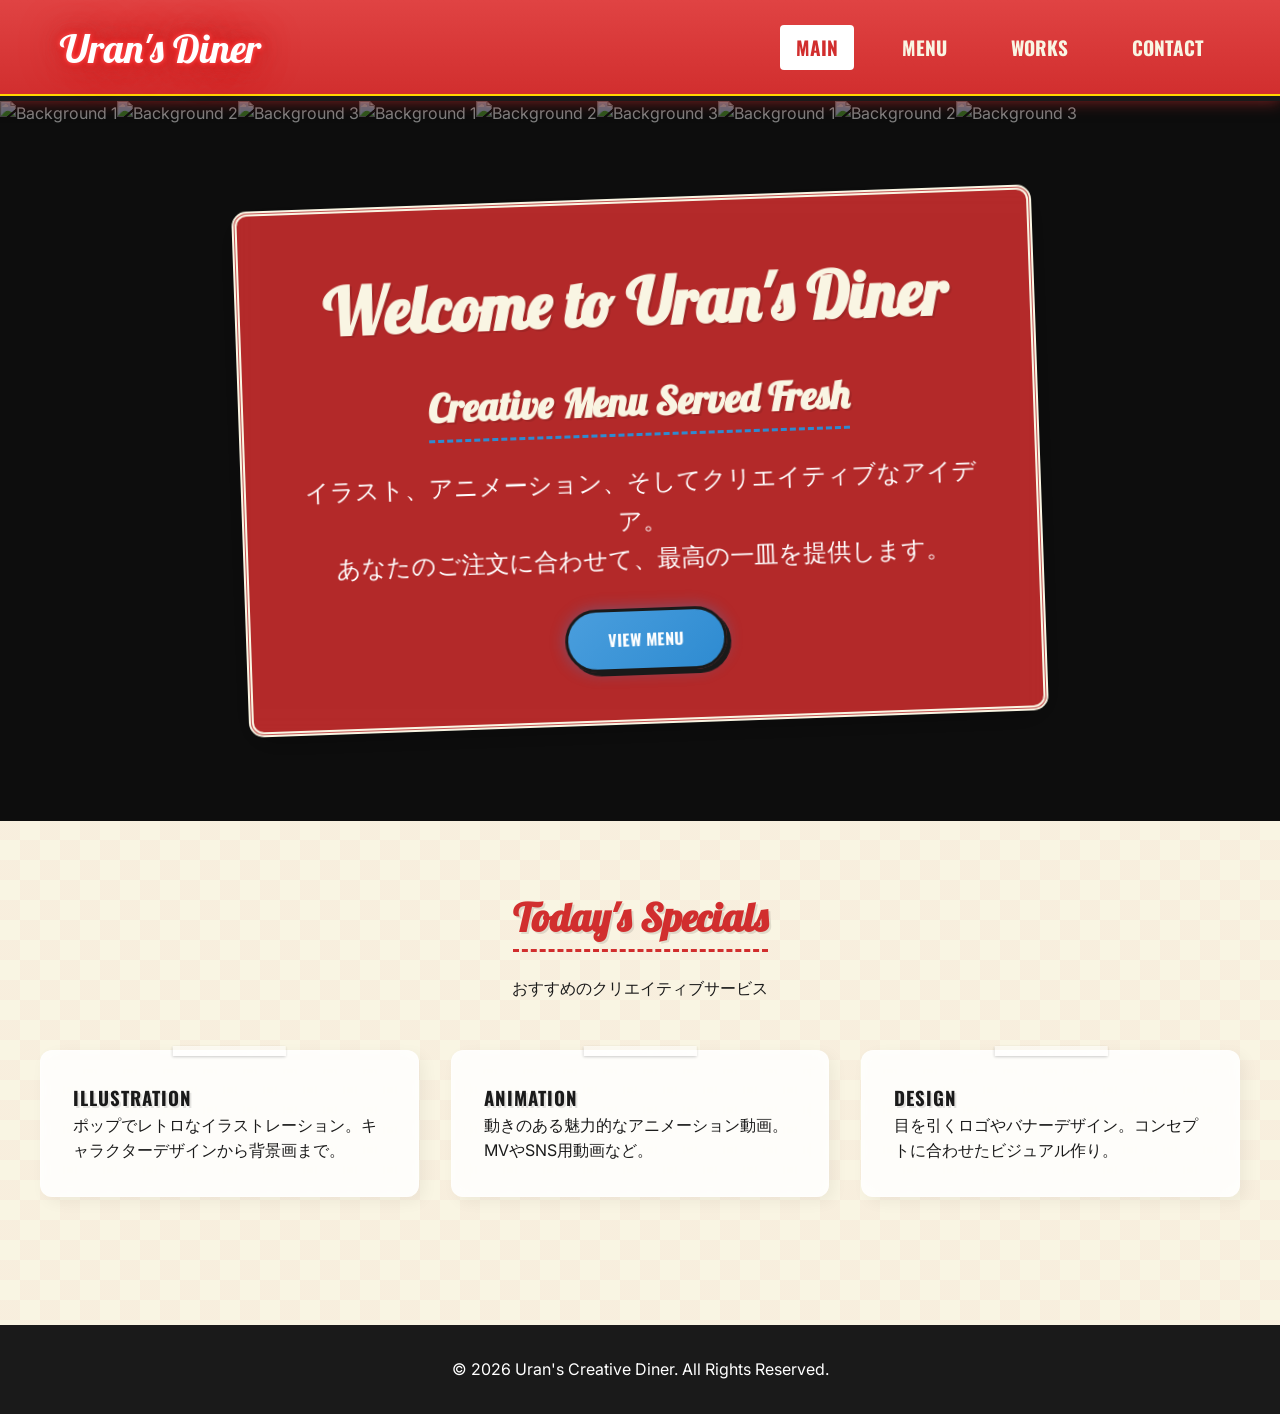
==== index.html @ b87cc40b "Add files via upload" ====
<!DOCTYPE html>
<html lang="ja">

<head>
    <meta charset="UTF-8">
    <meta name="viewport" content="width=device-width, initial-scale=1.0">
    <title>Uran's Creative Diner | Home</title>
    <link rel="stylesheet" href="style.css">
</head>

<body>

    <header>
        <div class="container">
            <nav>
                <div class="logo">Uran's Diner</div>
                <ul class="nav-links">
                    <li><a href="index.html" class="active">Main</a></li>
                    <li><a href="menu.html">Menu</a></li>
                    <li><a href="works.html">Works</a></li>
                    <li><a href="contact.html">Contact</a></li>
                </ul>
                <div class="menu-toggle" id="mobile-menu">
                    <span class="bar"></span>
                    <span class="bar"></span>
                    <span class="bar"></span>
                </div>
            </nav>
        </div>
    </header>

    <main>
        <section class="hero">
            <div class="hero-bg">
                <div class="hero-bg-track">
                    <img src="Photo/NFTアート.JPG" alt="Background 1">
                    <img src="Photo/きのこ.jpg" alt="Background 2">
                    <img src="Photo/卵.JPG" alt="Background 3">
                    <!-- Duplicates for seamless loop -->
                    <img src="Photo/NFTアート.JPG" alt="Background 1">
                    <img src="Photo/きのこ.jpg" alt="Background 2">
                    <img src="Photo/卵.JPG" alt="Background 3">
                    <img src="Photo/NFTアート.JPG" alt="Background 1">
                    <img src="Photo/きのこ.jpg" alt="Background 2">
                    <img src="Photo/卵.JPG" alt="Background 3">
                </div>
            </div>
            <div class="hero-content">
                <h4>Welcome to Uran's Diner</h4>
                <h5>Creative Menu Served Fresh</h5>
                <p>
                    イラスト、アニメーション、そしてクリエイティブなアイデア。<br>
                    あなたのご注文に合わせて、最高の一皿を提供します。
                </p>
                <a href="menu.html" class="btn">View Menu</a>
            </div>
        </section>

        <section class="section container">
            <div class="section-title">
                <h2>Today's Specials</h2>
                <p>おすすめのクリエイティブサービス</p>
            </div>

            <div class="grid">
                <div class="card">
                    <h3>Illustration</h3>
                    <p>ポップでレトロなイラストレーション。キャラクターデザインから背景画まで。</p>
                </div>
                <div class="card">
                    <h3>Animation</h3>
                    <p>動きのある魅力的なアニメーション動画。MVやSNS用動画など。</p>
                </div>
                <div class="card">
                    <h3>Design</h3>
                    <p>目を引くロゴやバナーデザイン。コンセプトに合わせたビジュアル作り。</p>
                </div>
            </div>
        </section>
    </main>

    <footer>
        <div class="container">
            <p>&copy; 2026 Uran's Creative Diner. All Rights Reserved.</p>
        </div>
    </footer>

    <script src="script.js"></script>
</body>

</html>
---- style.css ----
@import url('https://fonts.googleapis.com/css2?family=Lobster&family=Oswald:wght@400;700&family=Inter:wght@400;500;700&display=swap');

:root {
    --diner-red: #D12E2E;
    --diner-red-light: #E04343;
    --diner-cream: #F9F5E3;
    --diner-blue: #2E8BD1;
    --diner-blue-light: #4A9EDD;
    --diner-dark: #1A1A1A;
    --diner-white: #FFFFFF;
    --font-heading: 'Lobster', cursive;
    --font-subheading: 'Oswald', sans-serif;
    --font-body: 'Inter', sans-serif;
}

* {
    box-sizing: border-box;
    margin: 0;
    padding: 0;
}

body {
    background-color: var(--diner-cream);
    background-image:
        linear-gradient(45deg, rgba(209, 46, 46, 0.03) 25%, transparent 25%, transparent 75%, rgba(209, 46, 46, 0.03) 75%, rgba(209, 46, 46, 0.03)),
        linear-gradient(45deg, rgba(209, 46, 46, 0.03) 25%, transparent 25%, transparent 75%, rgba(209, 46, 46, 0.03) 75%, rgba(209, 46, 46, 0.03));
    background-size: 40px 40px;
    background-position: 0 0, 20px 20px;
    color: var(--diner-dark);
    font-family: var(--font-body);
    line-height: 1.6;

    /* Page Transition */
    opacity: 0;
    transition: opacity 0.5s ease-in-out;

    /* Sticky Footer */
    display: flex;
    flex-direction: column;
    min-height: 100vh;
}

main {
    flex: 1;
}

body.fade-in {
    opacity: 1;
}

/* Typography */
h1,
h2,
h3,
h4,
h5,
h6 {
    font-family: var(--font-heading);
    color: var(--diner-red);
    text-shadow: 2px 2px 0px rgba(0, 0, 0, 0.1);
}

h1 {
    font-size: 4rem;
    margin-bottom: 1rem;
}

h2 {
    font-size: 2.5rem;
    margin-bottom: 1.5rem;
    border-bottom: 3px dashed var(--diner-red);
    display: inline-block;
}

h3 {
    font-family: var(--font-subheading);
    text-transform: uppercase;
    letter-spacing: 1px;
    color: var(--diner-dark);
}

h4 {
    font-size: 4rem;
    margin-bottom: 1rem;
    color: var(--diner-cream);
}

h5 {
    font-size: 2.5rem;
    margin-bottom: 1.5rem;
    color: var(--diner-cream);
    border-bottom: 3px dashed var(--diner-blue);
    display: inline-block;
}

h6 {
    font-family: var(--font-heading);
    color: var(--diner-red);
    text-shadow: 2px 2px 0px rgba(0, 0, 0, 0.1);
}

a {
    text-decoration: none;
    color: inherit;
    transition: all 0.3s ease;
}

/* Layout */
.container {
    max-width: 1200px;
    margin: 0 auto;
    padding: 0 20px;
}

header {
    background: linear-gradient(180deg, var(--diner-red-light) 0%, var(--diner-red) 100%);
    color: var(--diner-white);
    padding: 1rem 0;
    box-shadow: 0 4px 6px rgba(0, 0, 0, 0.1);
    position: sticky;
    top: 0;
    z-index: 1000;
    border-bottom: 5px solid var(--diner-dark);
    box-shadow: 0 0 15px rgba(209, 46, 46, 0.6), inset 0 -2px 0 #ffd700;
}

nav {
    display: flex;
    justify-content: space-between;
    align-items: center;
}

.menu-toggle {
    display: none;
}

.logo {
    font-family: var(--font-heading);
    font-size: 2.5rem;
    color: var(--diner-white);
    text-shadow:
        0 0 5px #ff6666,
        0 0 10px #ff0000,
        0 0 20px var(--diner-red),
        0 0 30px var(--diner-red),
        0 0 40px var(--diner-red);
    animation: neonPulse 1.5s ease-in-out infinite alternate;
}

@keyframes neonPulse {
    from {
        text-shadow: 0 0 5px #ff6666, 0 0 10px #ff0000, 0 0 20px var(--diner-red), 0 0 30px var(--diner-red);
    }

    to {
        text-shadow: 0 0 10px #ff6666, 0 0 20px #ff0000, 0 0 35px var(--diner-red), 0 0 55px var(--diner-red), 0 0 70px var(--diner-red);
    }
}

.nav-links {
    list-style: none;
    display: flex;
    gap: 2rem;
}

.nav-links a {
    font-family: var(--font-subheading);
    font-size: 1.2rem;
    color: var(--diner-cream);
    text-transform: uppercase;
    font-weight: bold;
    padding: 0.5rem 1rem;
    border-radius: 4px;
}

.nav-links a:hover,
.nav-links a.active {
    background-color: var(--diner-white);
    color: var(--diner-red);
    transform: rotate(-3deg);
}

@media (max-width: 768px) {
    .menu-toggle {
        display: block;
        cursor: pointer;
    }

    .menu-toggle .bar {
        display: block;
        width: 25px;
        height: 3px;
        margin: 5px auto;
        background-color: var(--diner-white);
        transition: all 0.3s ease-in-out;
    }

    /* Hamburger Animation to X */
    .menu-toggle.is-active .bar:nth-child(2) {
        opacity: 0;
    }

    .menu-toggle.is-active .bar:nth-child(1) {
        transform: translateY(8px) rotate(45deg);
    }

    .menu-toggle.is-active .bar:nth-child(3) {
        transform: translateY(-8px) rotate(-45deg);
    }

    .nav-links {
        position: fixed;
        left: -100%;
        top: 70px;
        flex-direction: column;
        background-color: #fdfbf7;
        /* Aged paper color */
        background-image:
            linear-gradient(rgba(0, 0, 0, 0.05) 1px, transparent 1px),
            linear-gradient(90deg, rgba(0, 0, 0, 0.05) 1px, transparent 1px);
        background-size: 20px 20px;
        width: 100%;
        height: calc(100vh - 70px);
        text-align: center;
        transition: 0.5s cubic-bezier(0.77, 0, 0.175, 1);
        box-shadow: 0 10px 20px rgba(0, 0, 0, 0.1);
        padding-top: 2rem;
        border-top: 5px solid var(--diner-dark);
        z-index: 999;
        overflow-y: auto;
    }

    .nav-links.active {
        left: 0;
    }

    .nav-links li {
        margin: 1.5rem 0;
        opacity: 0;
        transform: translateY(20px);
        transition: all 0.3s ease;
    }

    .nav-links.active li {
        opacity: 1;
        transform: translateY(0);
    }

    /* Stagger entry animation for menu items */
    .nav-links.active li:nth-child(1) {
        transition-delay: 0.1s;
    }

    .nav-links.active li:nth-child(2) {
        transition-delay: 0.2s;
    }

    .nav-links.active li:nth-child(3) {
        transition-delay: 0.3s;
    }

    .nav-links.active li:nth-child(4) {
        transition-delay: 0.4s;
    }

    .nav-links a {
        color: var(--diner-dark);
        font-size: 1.5rem;
        border: 2px solid transparent;
        padding: 0.8rem 2rem;
        display: block;
        width: 80%;
        margin: 0 auto;
    }

    .nav-links a:hover,
    .nav-links a.active {
        background-color: var(--diner-red);
        color: var(--diner-white);
        transform: rotate(2deg);
        border: 2px dashed var(--diner-dark);
    }

    nav {
        flex-direction: row;
        justify-content: space-between;
    }
}

/* Hero Section */
.hero {
    text-align: center;
    padding: 4rem 0;
    background-color: var(--diner-dark);
    position: relative;
    color: var(--diner-white);
    min-height: 80vh;
    display: flex;
    align-items: center;
    justify-content: center;
    overflow: hidden;
}

.hero::before {
    content: '';
    position: absolute;
    top: 0;
    left: 0;
    right: 0;
    bottom: 0;
    background-color: rgba(0, 0, 0, 0.5);
    z-index: 1;
}

.hero-content {
    position: relative;
    z-index: 2;
    background-color: rgba(209, 46, 46, 0.85);
    /* Slightly more transparent */
    backdrop-filter: blur(12px);
    /* Glassmorphism blur */
    -webkit-backdrop-filter: blur(12px);
    padding: 3rem;
    border: 5px double var(--diner-cream);
    /* Subtle light border for glass effect */
    outline: 1px solid rgba(255, 255, 255, 0.2);
    outline-offset: -3px;
    border-radius: 15px;
    transform: rotate(-2deg);
    max-width: 800px;
    box-shadow: 0 8px 32px rgba(0, 0, 0, 0.3);
}

/* Background Slider */
.hero-bg {
    position: absolute;
    top: 0;
    left: 0;
    width: 100%;
    height: 100%;
    z-index: 0;
}

.hero-bg-track {
    display: flex;
    height: 100%;
    width: max-content;
    animation: slideLeft 60s linear infinite;
}

.hero-bg img {
    height: 100%;
    width: auto;
    object-fit: cover;
    max-width: none;
}

@keyframes slideLeft {
    0% {
        transform: translateX(0);
    }

    100% {
        transform: translateX(-33.333%);
    }
}

.hero-content p {
    font-size: 1.5rem;
    font-family: var(--font-subheading);
    margin-bottom: 2rem;
}

.btn {
    display: inline-block;
    background: linear-gradient(135deg, var(--diner-blue-light) 0%, var(--diner-blue) 100%);
    color: var(--diner-white);
    padding: 1rem 2.5rem;
    font-family: var(--font-subheading);
    letter-spacing: 0.5px;
    font-weight: bold;
    text-transform: uppercase;
    border: 3px solid var(--diner-dark);
    border-radius: 50px;
    box-shadow:
        4px 4px 0px var(--diner-dark),
        0 0 15px rgba(46, 139, 209, 0.4);
    transition: all 0.3s cubic-bezier(0.175, 0.885, 0.32, 1.275);
}

.btn:hover {
    transform: translate(2px, 2px) scale(1.02);
    box-shadow: 2px 2px 0px var(--diner-dark), 0 0 25px rgba(46, 139, 209, 0.6);
    background-color: #247bbd;
}

.btn:active {
    transform: translate(4px, 4px) scale(0.95) rotate(1deg);
    box-shadow: 0px 0px 0px var(--diner-dark);
}

@media (max-width: 768px) {
    .hero {
        padding: 2rem 0;
        min-height: 60vh;
    }

    .hero-content {
        padding: 1.5rem;
        transform: rotate(0deg);
        margin: 0 1rem;
    }

    h4 {
        font-size: 2.5rem;
    }

    h5 {
        font-size: 1.5rem;
    }

    .hero-content p {
        font-size: 1rem;
        margin-bottom: 1.5rem;
    }

    h1 {
        font-size: 2.5rem;
    }

    h2 {
        font-size: 2rem;
    }
}

/* Sections */
.section {
    padding: 4rem 0;
}

.section-title {
    text-align: center;
    margin-bottom: 3rem;
}

/* Cards */
.grid {
    display: grid;
    grid-template-columns: repeat(auto-fit, minmax(300px, 1fr));
    gap: 2rem;
}

@media (max-width: 768px) {
    .grid {
        grid-template-columns: 1fr;
    }
}

.card {
    background-color: rgba(255, 255, 255, 0.82);
    backdrop-filter: blur(8px);
    -webkit-backdrop-filter: blur(8px);
    padding: 2rem;
    border: 1px solid rgba(255, 255, 255, 0.4);
    border-radius: 12px;
    box-shadow:
        5px 5px 15px rgba(0, 0, 0, 0.05),
        inset 0 0 15px rgba(255, 255, 255, 0.5);
    position: relative;
    transition: all 0.4s cubic-bezier(0.165, 0.84, 0.44, 1);
}

.card:hover {
    transform: translateY(-8px) scale(1.02);
    background-color: rgba(255, 255, 255, 0.95);
    box-shadow: 0 20px 40px rgba(0, 0, 0, 0.12);
}

.card::before {
    content: '';
    position: absolute;
    top: -5px;
    left: 50%;
    transform: translateX(-50%);
    width: 30%;
    height: 10px;
    background-color: rgba(255, 255, 255, 0.5);
    z-index: 2;
    box-shadow: 0 1px 3px rgba(0, 0, 0, 0.2);
}

/* Work List & Receipt Style */
.work-list {
    display: flex;
    flex-direction: column;
    gap: 4rem;
    max-width: 900px;
    margin: 0 auto;
}

.work-item {
    display: flex;
    align-items: center;
    gap: 3rem;
}

.work-item.reverse {
    flex-direction: row-reverse;
}

.work-image-container {
    flex: 1;
    position: relative;
}

.work-image {
    width: 100%;
    height: auto;
    border: 10px solid #fff;
    box-shadow: 3px 3px 10px rgba(0, 0, 0, 0.1);
    transform: rotate(-2deg);
    transition: transform 0.3s ease;
}

.work-item.reverse .work-image {
    transform: rotate(2deg);
}

.work-item:hover .work-image {
    transform: scale(1.02) rotate(0deg);
}

.receipt {
    flex: 1;
    background-color: rgba(253, 251, 247, 0.88);
    backdrop-filter: blur(10px);
    -webkit-backdrop-filter: blur(10px);
    padding: 2.5rem;
    font-family: 'Courier New', Courier, monospace;
    border: 1px dashed #bbb;
    box-shadow:
        2px 2px 10px rgba(0, 0, 0, 0.05),
        0 4px 6px rgba(0, 0, 0, 0.05);
    position: relative;
    max-width: 400px;
    transition: all 0.5s cubic-bezier(0.23, 1, 0.32, 1);
}

.receipt:hover {
    transform: translateY(-10px) rotate(1.5deg);
    background-color: rgba(253, 251, 247, 0.98);
    box-shadow: 0 25px 50px rgba(0, 0, 0, 0.15);
    animation: receiptShake 0.6s ease-in-out infinite alternate;
}

@keyframes receiptShake {
    from {
        transform: translateY(-10px) rotate(1.5deg);
    }

    to {
        transform: translateY(-12px) rotate(-0.5deg);
    }
}

.receipt::before {
    content: '';
    position: absolute;
    top: -5px;
    left: 50%;
    transform: translateX(-50%);
    width: 15px;
    height: 15px;
    background-color: var(--diner-dark);
    border-radius: 50%;
    box-shadow: 0 0 0 5px #fdfbf7;
}

.receipt-header {
    display: flex;
    justify-content: space-between;
    border-bottom: 2px double #333;
    padding-bottom: 0.5rem;
    margin-bottom: 1rem;
    color: #555;
    font-size: 0.9rem;
}

.receipt h3 {
    font-family: var(--font-heading);
    color: var(--diner-dark);
    font-size: 1.8rem;
    text-align: center;
    margin-bottom: 1rem;
    text-shadow: none;
}

.receipt-body p {
    margin-bottom: 0.5rem;
    line-height: 1.4;
    font-size: 0.95rem;
    display: flex;
    justify-content: space-between;
}

.receipt-footer {
    border-top: 2px double #333;
    margin-top: 1.5rem;
    padding-top: 1rem;
    text-align: center;
    font-weight: bold;
    font-size: 1.1rem;
    color: var(--diner-red);
}

@media (max-width: 768px) {

    .work-item,
    .work-item.reverse {
        flex-direction: column;
        gap: 2rem;
    }

    .work-image-container,
    .receipt {
        width: 100%;
        max-width: none;
    }
}

/* Menu Specific */
.menu-list {
    display: grid;
    grid-template-columns: 1fr;
    /* Force vertical layout */
    gap: 0;
    /* Removing gap to rely on border/padding for spacing */
    margin-top: 1rem;
}

.menu-item-link {
    text-decoration: none;
    color: inherit;
    display: block;
    height: 100%;
}

.menu-item {
    padding: 1.5rem 0;
    /* Padding top/bottom, no padding on sides */
    background-color: transparent;
    /* Remove background */
    transition: transform 0.2s;
    position: relative;
    /* For badge positioning */
}

/* Add half-length separator using pseudo-element */
.menu-item::after {
    content: '';
    position: absolute;
    bottom: 0;
    left: 0;
    /* Start at 25% */
    width: 50%;
    /* Make it 50% wide */
    border-bottom: 2px solid var(--diner-dark);
}

/* Remove bottom border from last item */
.menu-item-link:last-child .menu-item::after {
    display: none;
}

.menu-item:hover {
    transform: translateX(5px);
    /* Move right instead of up */
}

.menu-header {
    display: flex;
    align-items: baseline;
    margin-bottom: 0.5rem;
}

.menu-header h3 {
    font-family: var(--font-subheading);
    font-size: 1.5rem;
    color: var(--diner-dark);
    margin: 0;
    text-transform: uppercase;
    letter-spacing: 0.5px;
}

.dots {
    flex: 1;
    border-bottom: 2px dotted var(--diner-dark);
    /* Changed back to dotted */
    margin: 0 10px;
    position: relative;
    top: -5px;
    /* Adjust alignment */
    opacity: 0.6;
}

.price {
    font-family: var(--font-subheading);
    font-size: 1.5rem;
    color: var(--diner-dark);
    font-weight: bold;
}

.description {
    font-size: 0.95rem;
    color: #666;
    line-height: 1.4;
    font-family: var(--font-body);
}

/* Recommended Item Box */
.menu-item.recommended {
    border: 3px solid var(--diner-red);
    background-color: #fff9f9;
    padding: 2.5rem 1.5rem 1.5rem 1.5rem;
    /* Increased top padding to make room for badge */
    border-radius: 8px;
    box-shadow: 5px 5px 0px rgba(209, 46, 46, 0.2);
    margin: 2rem 0 1.5rem 0;
    /* Add top margin */
    transform: scale(1.02);
}

.menu-item.recommended:hover {
    transform: scale(1.02) translateX(5px);
}

.badge {
    position: absolute;
    top: -20px;
    /* Shift slightly more up */
    left: -15px;
    background-color: var(--diner-red);
    color: var(--diner-white);
    padding: 0.5rem 1rem;
    font-family: var(--font-subheading);
    font-weight: bold;
    transform: rotate(-5deg);
    /* Slight change in rotation */
    border: 2px solid var(--diner-dark);
    box-shadow: 3px 3px 0px var(--diner-dark);
    z-index: 10;
    letter-spacing: 1px;
}

.menu-sections {
    display: grid;
    grid-template-columns: repeat(auto-fit, minmax(300px, 1fr));
    align-items: start;
    /* Allow cards to have different heights */
    gap: 3rem;
    width: 100%;
    margin: 0 auto;
}

.menu-sections .card {
    padding: 3rem;
    box-sizing: border-box;
    /* Ensure padding is included in width */
}

.menu-sections h2 {
    font-size: 3rem;
    margin-bottom: 2rem;
}

@media (max-width: 900px) {
    .menu-sections {
        grid-template-columns: 1fr;
        width: 95vw;
        /* Make it fit the screen */
    }

    .menu-sections .card {
        padding: 1.5rem;
        /* Reduce padding on mobile */
    }

    .menu-sections h2 {
        font-size: 2rem;
        /* Reduce heading size */
    }

    .menu-header {
        flex-wrap: wrap;
        /* Allow wrapping */
    }

    .menu-header h3 {
        font-size: 1.2rem;
    }

    .dots {
        display: none;
        /* Hide dots on very small screens to save space */
    }

    .price {
        font-size: 1.2rem;
        margin-left: auto;
        /* Push to right */
        padding-left: 0.5rem;
    }
}

/* Contact Form */
.order-slip {
    background-color: #fff;
    padding: 3rem;
    border: 1px solid #ccc;
    box-shadow: 3px 3px 10px rgba(0, 0, 0, 0.1);
    max-width: 600px;
    margin: 0 auto;
    font-family: 'Courier New', Courier, monospace;
}

input,
textarea {
    width: 100%;
    padding: 10px;
    margin-bottom: 1rem;
    border: none;
    border-bottom: 2px solid var(--diner-dark);
    background: transparent;
    font-family: inherit;
}

@media (max-width: 768px) {
    .order-slip {
        padding: 1.5rem;
        margin: 0 1rem;
    }
}

footer {
    background-color: var(--diner-dark);
    color: var(--diner-white);
    text-align: center;
    padding: 2rem 0;
    margin-top: 4rem;
}
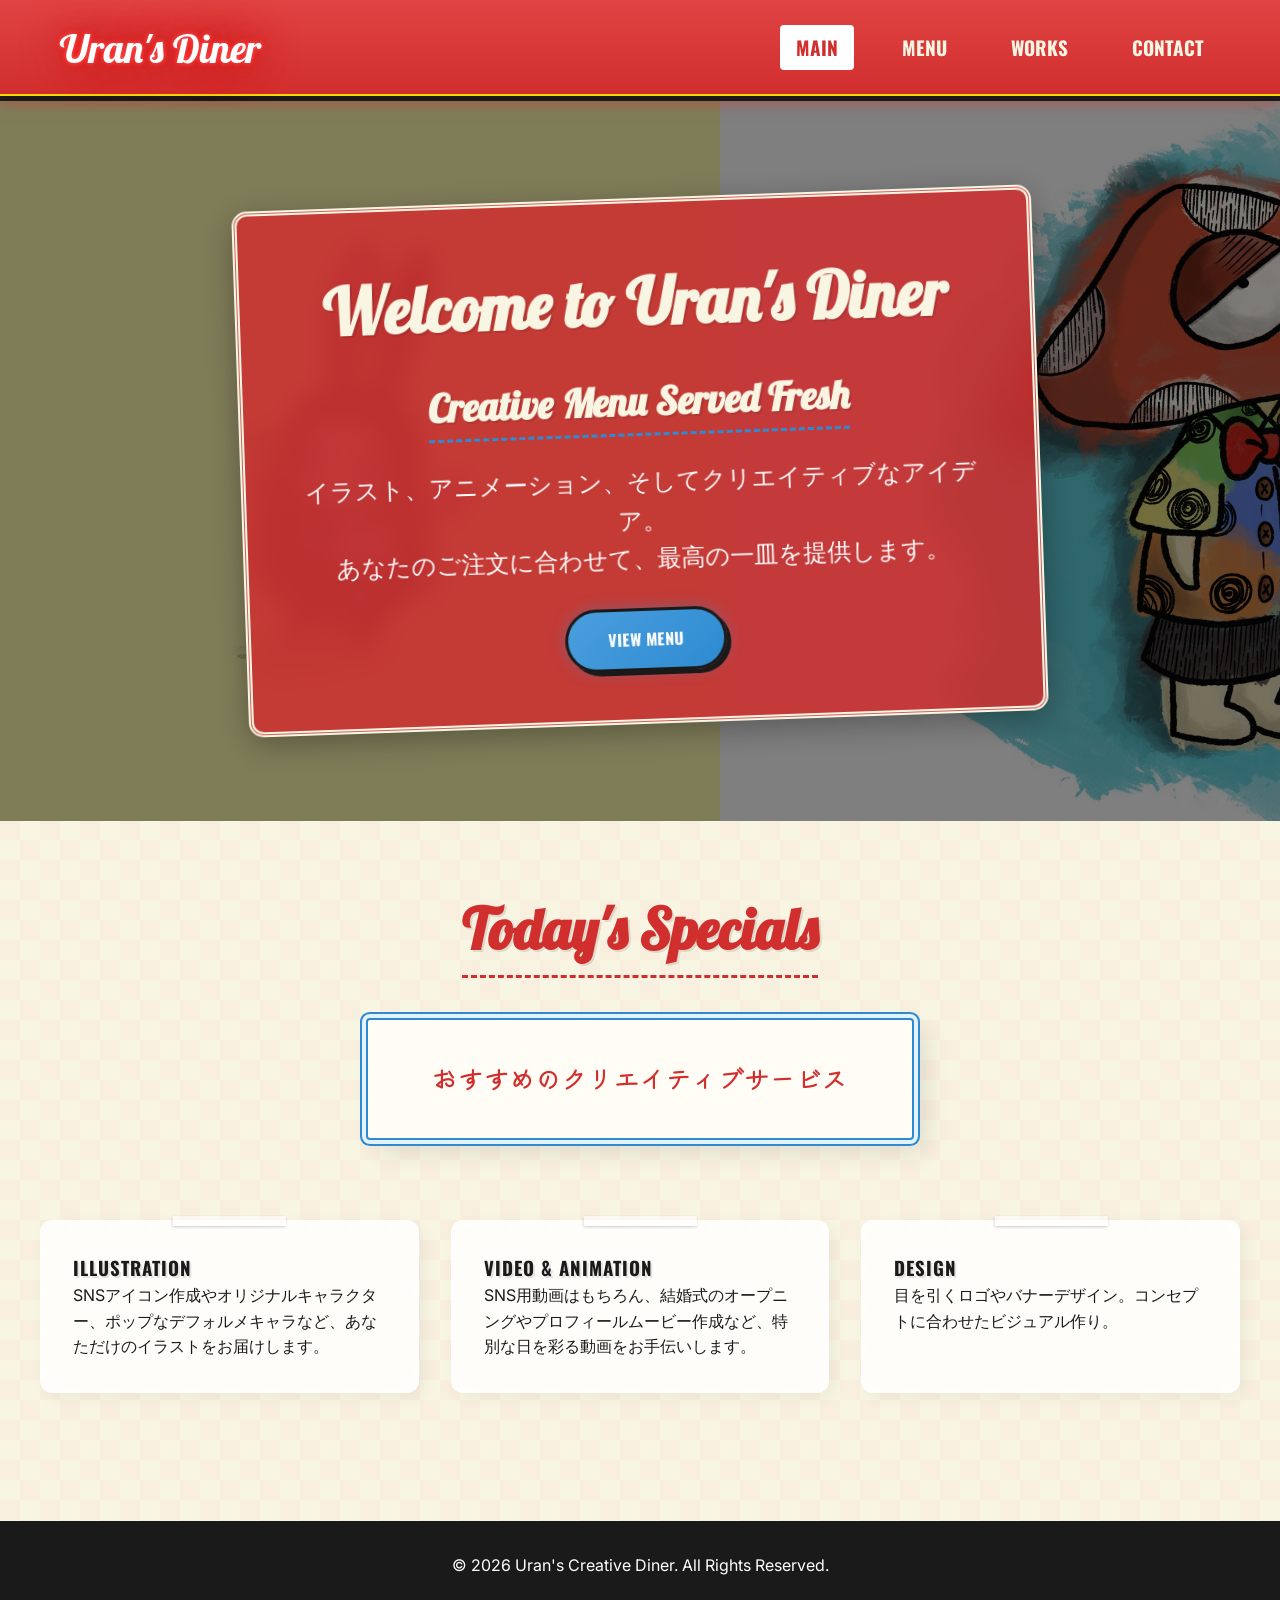
==== commit 1d058efa: "Add files via upload" ====
--- a/index.html
+++ b/index.html
@@ -65,11 +65,11 @@
             <div class="grid">
                 <div class="card">
                     <h3>Illustration</h3>
-                    <p>ポップでレトロなイラストレーション。キャラクターデザインから背景画まで。</p>
+                    <p>SNSアイコン作成やオリジナルキャラクター、ポップなデフォルメキャラなど、あなただけのイラストをお届けします。</p>
                 </div>
                 <div class="card">
-                    <h3>Animation</h3>
-                    <p>動きのある魅力的なアニメーション動画。MVやSNS用動画など。</p>
+                    <h3>Video & Animation</h3>
+                    <p>SNS用動画はもちろん、結婚式のオープニングやプロフィールムービー作成など、特別な日を彩る動画をお手伝いします。</p>
                 </div>
                 <div class="card">
                     <h3>Design</h3>
--- a/style.css
+++ b/style.css
@@ -1,4 +1,4 @@
-@import url('https://fonts.googleapis.com/css2?family=Lobster&family=Oswald:wght@400;700&family=Inter:wght@400;500;700&display=swap');
+@import url('https://fonts.googleapis.com/css2?family=Lobster&family=Oswald:wght@400;700&family=Inter:wght@400;500;700&family=Zen+Kurenaido&display=swap');
 
 :root {
     --diner-red: #D12E2E;
@@ -9,6 +9,7 @@
     --diner-dark: #1A1A1A;
     --diner-white: #FFFFFF;
     --font-heading: 'Lobster', cursive;
+    --font-jp-hand: 'Zen Kurenaido', sans-serif;
     --font-subheading: 'Oswald', sans-serif;
     --font-body: 'Inter', sans-serif;
 }
@@ -440,8 +441,48 @@
 
 .section-title {
     text-align: center;
-    margin-bottom: 3rem;
-}
+    margin-bottom: 5rem;
+}
+
+.section-title h1,
+.section-title h2 {
+    font-size: 3.5rem;
+    margin-bottom: 1.5rem;
+    color: var(--diner-red);
+    /* 黒からダイナーレッドに変更 */
+    text-shadow: 2px 2px 0px rgba(0, 0, 0, 0.1);
+}
+
+.section-title p {
+    font-family: var(--font-jp-hand);
+    font-size: 1.5rem;
+    font-weight: 700;
+    color: var(--diner-red);
+    max-width: fit-content;
+    /* 内容に合わせて幅を調整 */
+    margin: 1rem auto 0;
+    line-height: 1.6;
+    padding: 2.5rem 4rem;
+    background-color: #fffdf5;
+    /* 招待状のような温かいクリーム色で塗りつぶし */
+    display: block;
+    /* 確実に改行されるように block に変更 */
+    position: relative;
+    letter-spacing: 2px;
+    /* 多層レイヤーによる塗りつぶし枠線デザイン */
+    border: 2px solid var(--diner-blue);
+    /* 内側の濃い線 */
+    box-shadow:
+        0 0 0 4px #E3F2FD,
+        /* 線の間の塗りつぶし（薄い青） */
+        0 0 0 6px var(--diner-blue),
+        /* 外側の濃い線 */
+        12px 12px 25px rgba(0, 0, 0, 0.1);
+    /* リッチなドロップシャドウ */
+    border-radius: 4px;
+    z-index: 1;
+}
+
 
 /* Cards */
 .grid {
@@ -715,6 +756,43 @@
     color: #666;
     line-height: 1.4;
     font-family: var(--font-body);
+}
+
+.description small {
+    display: inline-block;
+    /* 付箋のサイズ感を出す */
+    margin-top: 0.8rem;
+    padding: 0.5rem 1rem;
+    background-color: #fffbcf;
+    /* より付箋らしい明るいイエロー */
+    color: #5d4037;
+    /* 読みやすい濃いブラウン */
+    font-size: 0.8rem;
+    font-weight: 500;
+    font-family: 'Courier New', Courier, monospace;
+    /* タイプライター/手書き風 */
+    border-left: 2px solid #fbc02d;
+    /* 付箋の端のアクセント */
+    box-shadow: 2px 2px 5px rgba(0, 0, 0, 0.1);
+    transform: rotate(-1.5deg);
+    /* 適度なナナメ感 */
+    border-radius: 2px;
+    position: relative;
+    z-index: 1;
+}
+
+.description small::before {
+    content: '';
+    position: absolute;
+    top: -8px;
+    left: 20%;
+    width: 40px;
+    height: 15px;
+    background: rgba(255, 255, 255, 0.4);
+    /* セロハンテープ風の演出 */
+    backdrop-filter: blur(1px);
+    transform: rotate(2deg);
+    z-index: -1;
 }
 
 /* Recommended Item Box */
@@ -847,4 +925,152 @@
     text-align: center;
     padding: 2rem 0;
     margin-top: 4rem;
+}
+
+/* Confirmation Container Styling */
+.confirm-item {
+    border-bottom: 1px dashed #ccc;
+    padding: 10px 0;
+    display: flex;
+    flex-direction: column;
+    text-align: left;
+}
+
+.confirm-item .label {
+    font-family: var(--font-subheading);
+    font-size: 0.8rem;
+    color: #888;
+    margin-bottom: 2px;
+}
+
+.confirm-item .val {
+    font-size: 1.1rem;
+    color: var(--diner-dark);
+    word-break: break-all;
+}
+
+#confirm-container h4 {
+    border-bottom: 2px solid var(--diner-dark);
+    padding-bottom: 0.5rem;
+}
+
+@media (max-width: 768px) {
+    #confirm-container div[style*="display: flex"] {
+        flex-direction: column-reverse !important;
+        gap: 1rem !important;
+    }
+
+    #confirm-container .btn {
+        width: 100%;
+        margin: 0;
+    }
+}
+
+/* Cooking Overlay Styles */
+#cooking-overlay {
+    position: fixed;
+    top: 0;
+    left: 0;
+    width: 100%;
+    height: 100%;
+    background: rgba(255, 255, 255, 0.4);
+    backdrop-filter: blur(15px);
+    -webkit-backdrop-filter: blur(15px);
+    z-index: 9999;
+    display: flex;
+    justify-content: center;
+    align-items: center;
+    text-align: center;
+}
+
+.cooking-content h2 {
+    font-family: var(--font-heading);
+    font-size: 2.5rem;
+    color: var(--diner-red);
+    margin-top: 2rem;
+    text-shadow: 2px 2px 0px rgba(0, 0, 0, 0.1);
+}
+
+.cooking-content p {
+    font-size: 1.1rem;
+    color: var(--diner-dark);
+}
+
+/* Frying Pan Animation */
+.pan-container {
+    width: 120px;
+    height: 120px;
+    margin: 0 auto;
+    position: relative;
+}
+
+.pan {
+    width: 100%;
+    height: 20px;
+    background: #333;
+    border-radius: 0 0 50px 50px;
+    position: absolute;
+    bottom: 20px;
+}
+
+.pan::after {
+    content: '';
+    width: 70px;
+    height: 8px;
+    background: #333;
+    position: absolute;
+    right: -60px;
+    top: -4px;
+    border-radius: 5px;
+}
+
+.cooking-item {
+    width: 30px;
+    height: 10px;
+    background: var(--diner-red);
+    border-radius: 5px;
+    position: absolute;
+    bottom: 45px;
+    left: 45px;
+    animation: toss 0.8s infinite ease-in-out;
+}
+
+@keyframes toss {
+    0% {
+        transform: translateY(0) rotate(0deg);
+    }
+
+    50% {
+        transform: translateY(-50px) rotate(180deg);
+    }
+
+    100% {
+        transform: translateY(0) rotate(360deg);
+    }
+}
+
+#cooking-overlay .pan-container {
+    animation: jitter 0.2s infinite;
+}
+
+@keyframes jitter {
+    0% {
+        transform: translate(1px, 1px) rotate(0deg);
+    }
+
+    25% {
+        transform: translate(-1px, -1px) rotate(1deg);
+    }
+
+    50% {
+        transform: translate(-1px, 1px) rotate(-1deg);
+    }
+
+    75% {
+        transform: translate(1px, -1px) rotate(0deg);
+    }
+
+    100% {
+        transform: translate(1px, 1px) rotate(0deg);
+    }
 }
